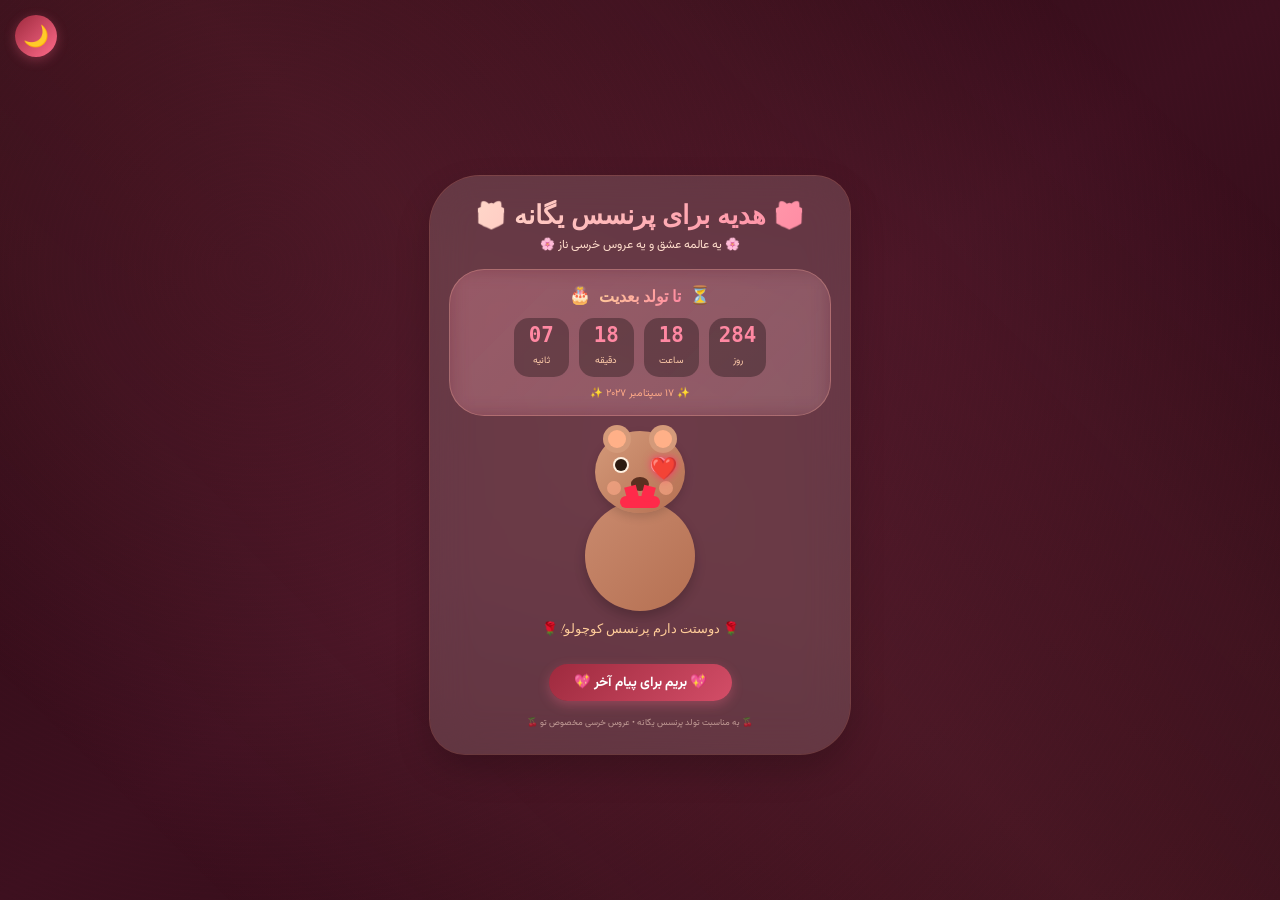
==== gift.html @ e79c250c "first commit" ====
<!DOCTYPE html>
<html lang="fa" dir="rtl">
<head>
  <meta charset="UTF-8">
  <meta name="viewport" content="width=device-width, initial-scale=1.0, user-scalable=no, viewport-fit=cover">
  <title>هدیه برای پرنسس یگانه ❤️</title>
  <link href="https://fonts.googleapis.com/css2?family=Vazirmatn:wght@300;400;600;700;800;900&family=Dancing+Script:wght@400;500;600;700&display=swap" rel="stylesheet">
  <style>
    * {
      margin: 0;
      padding: 0;
      box-sizing: border-box;
      -webkit-tap-highlight-color: transparent;
    }

    :root {
      --cherry-soft: #5a1525;
      --cherry-light: #9e2a3e;
      --cherry-glow: #ff6b8a;
      --cherry-pink: #ff88a2;
      --cherry-gold: #ffccaa;
      --glass-bg: rgba(255, 245, 240, 0.15);
      --glass-border: rgba(255, 180, 160, 0.3);
      --text-light: #fff5f0;
      --text-soft: #ffddcc;
      --shadow-color: rgba(0, 0, 0, 0.2);
    }

    body {
      min-height: 100vh;
      background: linear-gradient(145deg, #2a0a12, #3d101f, #2a0a12);
      display: flex;
      justify-content: center;
      align-items: center;
      font-family: 'Vazirmatn', 'Segoe UI', 'Tahoma', sans-serif;
      position: relative;
      padding: 80px 20px 50px;
    }

    .noise {
      position: fixed;
      top: 0;
      left: 0;
      width: 100%;
      height: 100%;
      pointer-events: none;
      background: repeating-radial-gradient(circle at 20% 30%, rgba(255, 120, 140, 0.03) 0px, rgba(255, 120, 140, 0.03) 2px, transparent 2px, transparent 6px);
      opacity: 0.5;
      mix-blend-mode: overlay;
      z-index: 1;
    }

    /* لاین نوری */
    .light-line {
      position: fixed;
      top: 0;
      left: 0;
      width: 100%;
      height: 100%;
      pointer-events: none;
      z-index: 0;
      overflow: hidden;
    }
    .light-line::before {
      content: '';
      position: absolute;
      top: -50%;
      left: -50%;
      width: 200%;
      height: 200%;
      background: linear-gradient(
        45deg,
        transparent 30%,
        rgba(255, 107, 138, 0.08) 40%,
        rgba(255, 107, 138, 0.12) 50%,
        rgba(255, 107, 138, 0.08) 60%,
        transparent 70%
      );
      animation: lightMove 10s linear infinite;
    }
    @keyframes lightMove {
      0% { transform: rotate(0deg); }
      100% { transform: rotate(360deg); }
    }

    .floating-heart {
      position: fixed;
      bottom: -60px;
      pointer-events: none;
      z-index: 1;
      font-size: 16px;
      animation: floatUp 10s linear forwards;
      filter: drop-shadow(0 0 3px #ff88a2);
      opacity: 0.4;
    }

    @keyframes floatUp {
      0% { transform: translateY(0) rotate(0deg); opacity: 0.4; }
      100% { transform: translateY(-120vh) rotate(360deg); opacity: 0; }
    }

    /* کارت اصلی کوچیک */
    .gift-card {
      background: var(--glass-bg);
      backdrop-filter: blur(20px);
      padding: 1.5rem 1.2rem;
      border-radius: 50px 35px 50px 35px;
      text-align: center;
      width: 90%;
      max-width: 420px;
      box-shadow: 0 15px 35px var(--shadow-color), 0 0 0 1px var(--glass-border);
      animation: cardFloat 3s ease-in-out infinite;
      z-index: 10;
      position: relative;
    }

    @keyframes cardFloat {
      0%, 100% { transform: translateY(0px); }
      50% { transform: translateY(-5px); }
    }

    h1 {
      font-size: 1.6rem;
      font-family: 'Dancing Script', cursive;
      background: linear-gradient(125deg, #ffddcc, #ff88a2, #ff6b8a);
      background-size: 200% auto;
      background-clip: text;
      -webkit-background-clip: text;
      color: transparent;
      margin-bottom: 5px;
      animation: softShine 3s ease-in-out infinite;
    }

    @keyframes softShine {
      0%, 100% { background-position: 0% 50%; }
      50% { background-position: 100% 50%; }
    }

    .subtitle {
      font-size: 0.75rem;
      color: var(--text-soft);
      margin-bottom: 15px;
    }

    /* روزشمار */
    .countdown-card {
      background: linear-gradient(135deg, rgba(255, 107, 138, 0.2), rgba(255, 136, 162, 0.1));
      backdrop-filter: blur(10px);
      border-radius: 35px;
      padding: 0.8rem;
      margin: 0.8rem 0;
      border: 1px solid rgba(255, 180, 160, 0.3);
    }
    .countdown-header {
      display: flex;
      justify-content: center;
      align-items: center;
      gap: 8px;
      margin-bottom: 8px;
    }
    .countdown-icon {
      font-size: 1.1rem;
      animation: iconBounce 2s ease-in-out infinite;
    }
    @keyframes iconBounce {
      0%, 100% { transform: translateY(0); }
      50% { transform: translateY(-2px); }
    }
    .countdown-title {
      font-family: 'Dancing Script', cursive;
      font-size: 1rem;
      font-weight: bold;
      background: linear-gradient(120deg, #ffcc99, #ff88a2);
      background-clip: text;
      -webkit-background-clip: text;
      color: transparent;
    }
    .countdown {
      display: flex;
      justify-content: center;
      gap: 10px;
      flex-wrap: wrap;
    }
    .countdown-item {
      background: rgba(0, 0, 0, 0.3);
      border-radius: 15px;
      padding: 5px 10px;
      min-width: 55px;
      text-align: center;
    }
    .countdown-item span:first-child {
      display: block;
      font-size: 1.3rem;
      font-weight: bold;
      color: #ff88a2;
      font-family: monospace;
    }
    .countdown-item span:last-child {
      font-size: 0.6rem;
      color: #ffccaa;
    }
    .countdown-footer {
      margin-top: 8px;
      font-size: 0.65rem;
      color: #ffaa88;
    }

    /* ========== خرس خفن تر ========== */
    .bear-container {
      margin: 15px 0;
      cursor: pointer;
      animation: bearFloat 3s ease-in-out infinite;
    }
    @keyframes bearFloat {
      0%, 100% { transform: translateY(0px); }
      50% { transform: translateY(-6px); }
    }
    .bear {
      position: relative;
      width: 160px;
      height: 180px;
      margin: 0 auto;
    }
    /* بدن */
    .bear-body {
      position: absolute;
      bottom: 0;
      left: 50%;
      transform: translateX(-50%);
      width: 110px;
      height: 110px;
      background: linear-gradient(135deg, #c98a6e, #b57052);
      border-radius: 50%;
      box-shadow: 0 6px 12px rgba(0,0,0,0.2);
    }
    /* سر */
    .bear-head {
      position: absolute;
      top: 0;
      left: 50%;
      transform: translateX(-50%);
      width: 90px;
      height: 82px;
      background: linear-gradient(135deg, #d49a7a, #b57052);
      border-radius: 50%;
      box-shadow: 0 4px 10px rgba(0,0,0,0.15);
    }
    /* گوش‌ها */
    .bear-ear {
      position: absolute;
      width: 28px;
      height: 28px;
      background: #d49a7a;
      border-radius: 50%;
      top: -6px;
    }
    .bear-ear-left { left: 8px; }
    .bear-ear-right { right: 8px; }
    .bear-ear-inner {
      position: absolute;
      width: 18px;
      height: 18px;
      background: #ffb088;
      border-radius: 50%;
      top: 5px;
      left: 5px;
    }
    /* چشم‌ها */
    .bear-eyes {
      position: absolute;
      width: 12px;
      height: 12px;
      background: #2c1a10;
      border-radius: 50%;
      top: 28px;
      box-shadow: 0 0 0 2px #fff0e0;
      animation: eyeBlink 4s ease-in-out infinite;
    }
    @keyframes eyeBlink {
      0%, 94%, 100% { transform: scaleY(1); }
      97% { transform: scaleY(0.1); }
    }
    .bear-eye-left { left: 20px; }
    .bear-eye-right { right: 20px; }
    /* بینی */
    .bear-nose {
      position: absolute;
      width: 18px;
      height: 14px;
      background: #5a3020;
      border-radius: 50%;
      bottom: 22px;
      left: 50%;
      transform: translateX(-50%);
    }
    /* دهان خندان */
    .bear-mouth {
      position: absolute;
      width: 24px;
      height: 14px;
      border-bottom: 2px solid #5a3020;
      border-radius: 0 0 50% 50%;
      bottom: 10px;
      left: 50%;
      transform: translateX(-50%);
    }
    /* گونه‌ها */
    .bear-cheek {
      position: absolute;
      width: 14px;
      height: 14px;
      background: #ffaa88;
      border-radius: 50%;
      bottom: 18px;
      opacity: 0.6;
    }
    .bear-cheek-left { left: 12px; }
    .bear-cheek-right { right: 12px; }
    /* قلب روی دست */
    .bear-heart {
      position: absolute;
      bottom: 25px;
      right: 8px;
      font-size: 22px;
      animation: heartBeat 0.8s ease-in-out infinite;
      filter: drop-shadow(0 0 4px #ff3366);
    }
    @keyframes heartBeat {
      0%, 100% { transform: scale(1); }
      50% { transform: scale(1.2); }
    }
    /* ربان */
    .bear-ribbon {
      position: absolute;
      bottom: 5px;
      left: 50%;
      transform: translateX(-50%);
      width: 40px;
      height: 12px;
      background: #ff2a4a;
      border-radius: 8px;
    }
    .bear-ribbon::before,
    .bear-ribbon::after {
      content: '';
      position: absolute;
      width: 12px;
      height: 16px;
      background: #ff2a4a;
      border-radius: 0 0 6px 6px;
      top: -10px;
    }
    .bear-ribbon::before {
      left: 6px;
      transform: rotate(-15deg);
    }
    .bear-ribbon::after {
      right: 6px;
      transform: rotate(15deg);
    }
    /* هاله نور دور خرس */
    .bear-glow {
      position: absolute;
      top: -10px;
      left: -10px;
      width: calc(100% + 20px);
      height: calc(100% + 20px);
      border-radius: 50%;
      background: radial-gradient(circle, rgba(255, 107, 138, 0.2), transparent);
      opacity: 0;
      transition: opacity 0.3s;
      pointer-events: none;
    }
    .bear-container:hover .bear-glow {
      opacity: 1;
    }

    .bear-message {
      text-align: center;
      margin-top: 10px;
      font-size: 0.8rem;
      color: #ffcc99;
      font-family: 'Dancing Script', cursive;
      animation: messagePulse 2s ease-in-out infinite;
    }
    @keyframes messagePulse {
      0%, 100% { opacity: 0.7; text-shadow: 0 0 0 #ff6b8a; }
      50% { opacity: 1; text-shadow: 0 0 5px #ff6b8a; }
    }

    /* دکمه */
    .btn-finish {
      display: inline-flex;
      align-items: center;
      justify-content: center;
      gap: 8px;
      padding: 8px 25px;
      background: linear-gradient(135deg, #9e2a3e, #ff6b8a);
      background-size: 200% auto;
      color: white;
      text-decoration: none;
      border-radius: 50px;
      font-weight: bold;
      font-size: 0.85rem;
      transition: all 0.2s;
      box-shadow: 0 4px 12px rgba(255, 107, 138, 0.3);
      margin-top: 12px;
      border: none;
      cursor: pointer;
    }
    .btn-finish:active {
      transform: scale(0.96);
    }

    .theme-toggle {
      position: fixed;
      top: 15px;
      left: 15px;
      width: 42px;
      height: 42px;
      border-radius: 50%;
      background: linear-gradient(135deg, #9e2a3e, #ff6b8a);
      border: none;
      cursor: pointer;
      font-size: 1.3rem;
      z-index: 1000;
      box-shadow: 0 3px 12px rgba(255, 107, 138, 0.3);
    }
    .theme-toggle:active { transform: scale(0.92); }

    footer {
      font-size: 0.55rem;
      opacity: 0.6;
      margin-top: 15px;
      color: var(--text-soft);
    }

    @media (max-width: 550px) {
      .gift-card { padding: 1.2rem; max-width: 360px; }
      h1 { font-size: 1.3rem; }
      .bear { width: 140px; height: 160px; }
      .bear-body { width: 95px; height: 95px; }
      .bear-head { width: 78px; height: 72px; }
      .bear-heart { font-size: 18px; right: 3px; }
      .countdown-item { padding: 3px 8px; min-width: 48px; }
      .countdown-item span:first-child { font-size: 1.1rem; }
    }
  </style>
</head>
<body>

<div class="noise"></div>
<div class="light-line"></div>
<button class="theme-toggle" id="themeToggleBtn">🌙</button>

<div class="gift-card">
  <h1>🎁 هدیه برای پرنسس یگانه 🎁</h1>
  <div class="subtitle">🌸 یه عالمه عشق و یه عروس خرسی ناز 🌸</div>

  <!-- روزشمار -->
  <div class="countdown-card">
    <div class="countdown-header">
      <span class="countdown-icon">⏳</span>
      <span class="countdown-title">تا تولد بعدیت</span>
      <span class="countdown-icon">🎂</span>
    </div>
    <div class="countdown">
      <div class="countdown-item">
        <span id="days">00</span>
        <span>روز</span>
      </div>
      <div class="countdown-item">
        <span id="hours">00</span>
        <span>ساعت</span>
      </div>
      <div class="countdown-item">
        <span id="minutes">00</span>
        <span>دقیقه</span>
      </div>
      <div class="countdown-item">
        <span id="seconds">00</span>
        <span>ثانیه</span>
      </div>
    </div>
    <div class="countdown-footer">✨ ۱۷ سپتامبر ۲۰۲۷ ✨</div>
  </div>

  <!-- عروس خرسی خفن -->
  <div class="bear-container" id="bearContainer">
    <div class="bear">
      <div class="bear-glow"></div>
      <div class="bear-body"></div>
      <div class="bear-head">
        <div class="bear-ear bear-ear-left">
          <div class="bear-ear-inner"></div>
        </div>
        <div class="bear-ear bear-ear-right">
          <div class="bear-ear-inner"></div>
        </div>
        <div class="bear-eyes bear-eye-left"></div>
        <div class="bear-eyes bear-eye-right"></div>
        <div class="bear-nose"></div>
        <div class="bear-mouth"></div>
        <div class="bear-cheek bear-cheek-left"></div>
        <div class="bear-cheek bear-cheek-right"></div>
        <div class="bear-heart">❤️</div>
        <div class="bear-ribbon"></div>
      </div>
    </div>
    <div class="bear-message" id="bearMessage">
      🌹 دوستت دارم پرنسس کوچولو! 🌹
    </div>
  </div>

  <a href="finish.html" class="btn-finish" id="nextBtn">
    💖 بریم برای پیام آخر 💖
  </a>

  <footer>🍒 به مناسبت تولد پرنسس یگانه • عروس خرسی مخصوص تو 🍒</footer>
</div>

<script>
  // ========== روزشمار ==========
  function updateCountdown() {
    const target = new Date(2027, 8, 17);
    const now = new Date();
    const diff = target - now;
    
    if (diff > 0) {
      const days = Math.floor(diff / (1000 * 60 * 60 * 24));
      const hours = Math.floor((diff % (86400000)) / (3600000));
      const minutes = Math.floor((diff % 3600000) / 60000);
      const seconds = Math.floor((diff % 60000) / 1000);
      
      document.getElementById('days').innerHTML = days.toString().padStart(2, '0');
      document.getElementById('hours').innerHTML = hours.toString().padStart(2, '0');
      document.getElementById('minutes').innerHTML = minutes.toString().padStart(2, '0');
      document.getElementById('seconds').innerHTML = seconds.toString().padStart(2, '0');
    }
  }
  setInterval(updateCountdown, 1000);
  updateCountdown();

  // ========== قلب‌های شناور ==========
  function createFloatingHeart() {
    const heart = document.createElement('div');
    heart.classList.add('floating-heart');
    const icons = ['❤️', '💖', '🌸', '🍒', '💗', '✨'];
    heart.innerHTML = icons[Math.floor(Math.random() * icons.length)];
    heart.style.left = Math.random() * 100 + '%';
    heart.style.fontSize = (Math.random() * 18 + 14) + 'px';
    heart.style.animationDuration = (Math.random() * 8 + 6) + 's';
    document.body.appendChild(heart);
    setTimeout(() => heart.remove(), 14000);
  }
  for (let i = 0; i < 15; i++) setTimeout(createFloatingHeart, i * 100);
  setInterval(createFloatingHeart, 400);

  // ========== خرس با کلیک ==========
  const bearContainer = document.getElementById('bearContainer');
  const bearMessage = document.getElementById('bearMessage');
  const messages = [
    '🌹 دوستت دارم پرنسس کوچولو! 🌹',
    '🐻 خرسی بهت میگه تولدت مبارک! 🎂',
    '💖 همیشه کنارت هستم عزیزم 💖',
    '🌸 تو بهترینی! دوست دارم بی‌نهایت 🌸',
    '🍒 عروس خرسی برات آرزوی خوشبختی میکنه 🍒'
  ];
  let msgIndex = 0;

  function createHeartBurst() {
    for (let i = 0; i < 12; i++) {
      setTimeout(() => {
        const heart = document.createElement('div');
        heart.innerHTML = ['❤️', '💖', '🌸', '🍒', '💗'][Math.floor(Math.random() * 5)];
        heart.style.position = 'fixed';
        heart.style.left = Math.random() * 100 + '%';
        heart.style.bottom = '-30px';
        heart.style.fontSize = (Math.random() * 20 + 16) + 'px';
        heart.style.pointerEvents = 'none';
        heart.style.zIndex = '999';
        heart.style.animation = 'floatHeartBurst 1.5s ease-out forwards';
        heart.style.filter = 'drop-shadow(0 0 5px #ff6b8a)';
        document.body.appendChild(heart);
        setTimeout(() => heart.remove(), 1500);
      }, i * 50);
    }
  }

  const burstStyle = document.createElement('style');
  burstStyle.textContent = `@keyframes floatHeartBurst { 0% { transform: translateY(0) rotate(0deg); opacity: 1; } 100% { transform: translateY(-80px) rotate(360deg); opacity: 0; } }`;
  document.head.appendChild(burstStyle);

  bearContainer.addEventListener('click', () => {
    msgIndex = (msgIndex + 1) % messages.length;
    bearMessage.innerHTML = messages[msgIndex];
    bearMessage.style.opacity = '0';
    setTimeout(() => { bearMessage.style.opacity = '1'; }, 200);
    
    createHeartBurst();
    
    const bear = document.querySelector('.bear');
    bear.style.transform = 'scale(0.96)';
    setTimeout(() => { bear.style.transform = 'scale(1)'; }, 150);
  });

  // ========== قلب با کلیک ==========
  function createHeartGlow(x, y) {
    const heart = document.createElement('div');
    heart.innerHTML = ['❤️', '💖', '🌸', '✨', '🍒', '💗'][Math.floor(Math.random() * 6)];
    heart.style.position = 'fixed';
    heart.style.left = (x - 10) + 'px';
    heart.style.top = (y - 10) + 'px';
    heart.style.fontSize = '20px';
    heart.style.pointerEvents = 'none';
    heart.style.zIndex = '999';
    heart.style.animation = 'heartPop 0.8s ease-out forwards';
    heart.style.filter = 'drop-shadow(0 0 5px #ff6b8a)';
    document.body.appendChild(heart);
    setTimeout(() => heart.remove(), 800);
  }

  const popStyle = document.createElement('style');
  popStyle.textContent = `@keyframes heartPop { 0% { transform: scale(0) translateY(0); opacity: 1; } 100% { transform: scale(1.5) translateY(-30px); opacity: 0; } }`;
  document.head.appendChild(popStyle);

  document.addEventListener('click', (e) => {
    if (!e.target.closest('.btn-finish') && !e.target.closest('.theme-toggle') && !e.target.closest('.bear-container')) {
      createHeartGlow(e.clientX, e.clientY);
    }
  });

  document.addEventListener('touchstart', (e) => {
    const touch = e.touches[0];
    if (!e.target.closest('.btn-finish') && !e.target.closest('.theme-toggle') && !e.target.closest('.bear-container')) {
      createHeartGlow(touch.clientX, touch.clientY);
    }
  });

  // ========== دکمه تغییر تم ==========
  const themeToggle = document.getElementById('themeToggleBtn');
  let isDark = true;
  themeToggle.addEventListener('click', () => {
    if (isDark) {
      document.body.style.background = 'linear-gradient(145deg, #fff0e8, #ffe0d4, #ffd5c8)';
      themeToggle.innerHTML = '☀️';
      isDark = false;
    } else {
      document.body.style.background = 'linear-gradient(145deg, #2a0a12, #3d101f, #2a0a12)';
      themeToggle.innerHTML = '🌙';
      isDark = true;
    }
  });
</script>
</body>
</html>
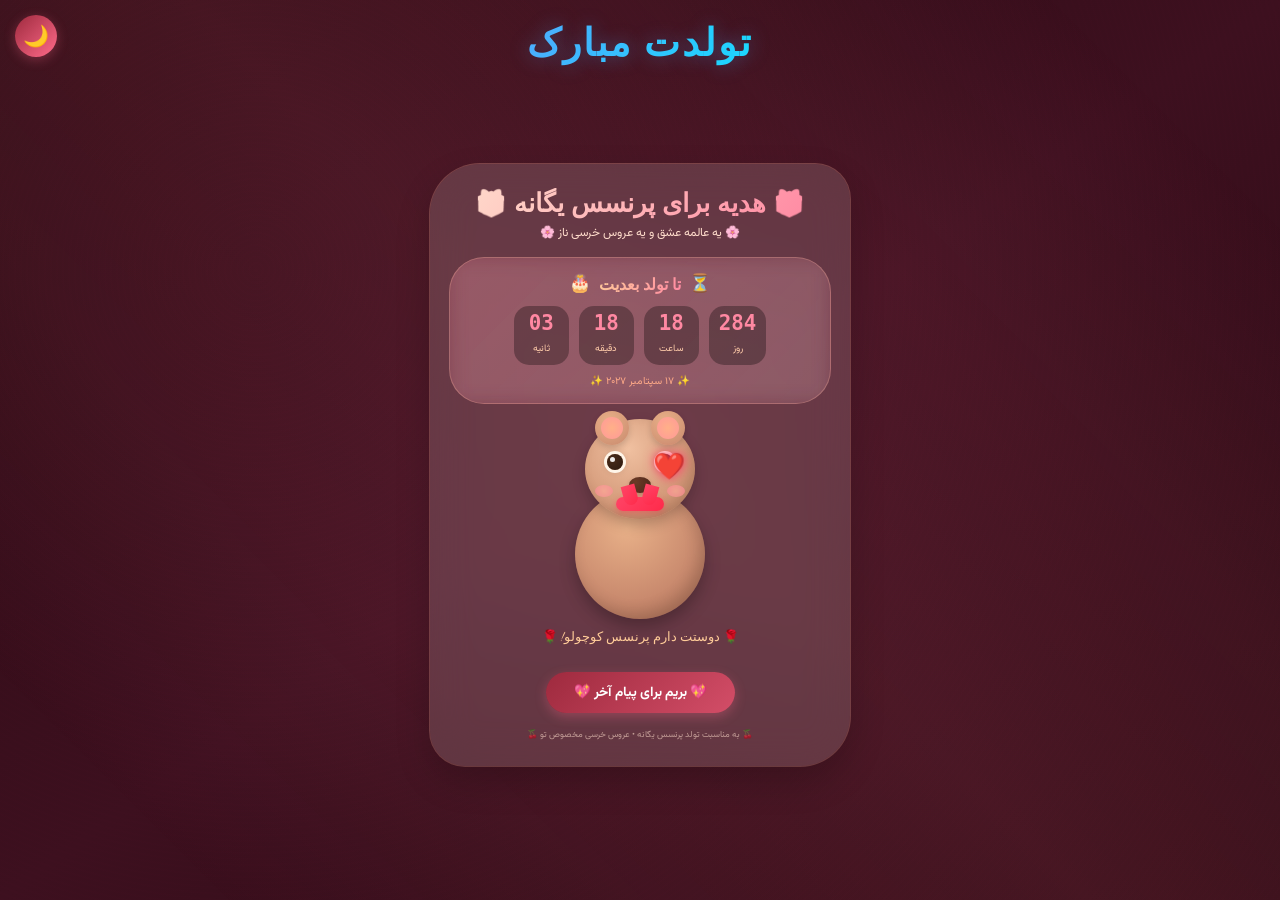
==== commit c09e67dc: "Edit commit" ====
--- a/gift.html
+++ b/gift.html
@@ -50,7 +50,6 @@
       z-index: 1;
     }
 
-    /* لاین نوری */
     .light-line {
       position: fixed;
       top: 0;
@@ -68,14 +67,7 @@
       left: -50%;
       width: 200%;
       height: 200%;
-      background: linear-gradient(
-        45deg,
-        transparent 30%,
-        rgba(255, 107, 138, 0.08) 40%,
-        rgba(255, 107, 138, 0.12) 50%,
-        rgba(255, 107, 138, 0.08) 60%,
-        transparent 70%
-      );
+      background: linear-gradient(45deg, transparent 30%, rgba(255, 107, 138, 0.08) 40%, rgba(255, 107, 138, 0.12) 50%, rgba(255, 107, 138, 0.08) 60%, transparent 70%);
       animation: lightMove 10s linear infinite;
     }
     @keyframes lightMove {
@@ -99,7 +91,38 @@
       100% { transform: translateY(-120vh) rotate(360deg); opacity: 0; }
     }
 
-    /* کارت اصلی کوچیک */
+    /* ========== تیتر بالا با فونت آبی ========== */
+    .top-title {
+      position: fixed;
+      top: 20px;
+      left: 50%;
+      transform: translateX(-50%);
+      z-index: 100;
+      text-align: center;
+      pointer-events: none;
+    }
+
+    .top-title h2 {
+      font-family: 'Dancing Script', cursive;
+      font-size: 2.4rem;
+      font-weight: 700;
+      background: linear-gradient(125deg, #4facfe, #00f2fe, #4facfe);
+      background-size: 300% auto;
+      background-clip: text;
+      -webkit-background-clip: text;
+      color: transparent;
+      animation: topTitleShine 3s linear infinite;
+      text-shadow: 0 0 20px rgba(79, 172, 254, 0.4);
+      letter-spacing: 2px;
+      white-space: nowrap;
+    }
+
+    @keyframes topTitleShine {
+      0% { background-position: 0% 50%; }
+      100% { background-position: 300% 50%; }
+    }
+
+    /* کارت اصلی */
     .gift-card {
       background: var(--glass-bg);
       backdrop-filter: blur(20px);
@@ -205,11 +228,14 @@
       color: #ffaa88;
     }
 
-    /* ========== خرس خفن تر ========== */
+    /* ========== خرس ========== */
     .bear-container {
       margin: 15px 0;
       cursor: pointer;
       animation: bearFloat 3s ease-in-out infinite;
+      display: flex;
+      flex-direction: column;
+      align-items: center;
     }
     @keyframes bearFloat {
       0%, 100% { transform: translateY(0px); }
@@ -217,8 +243,8 @@
     }
     .bear {
       position: relative;
-      width: 160px;
-      height: 180px;
+      width: 180px;
+      height: 200px;
       margin: 0 auto;
     }
     /* بدن */
@@ -227,11 +253,11 @@
       bottom: 0;
       left: 50%;
       transform: translateX(-50%);
-      width: 110px;
-      height: 110px;
-      background: linear-gradient(135deg, #c98a6e, #b57052);
-      border-radius: 50%;
-      box-shadow: 0 6px 12px rgba(0,0,0,0.2);
+      width: 130px;
+      height: 130px;
+      background: radial-gradient(circle at 40% 30%, #e8b088, #c98a6e 60%, #a86a52);
+      border-radius: 50%;
+      box-shadow: 0 8px 16px rgba(0,0,0,0.25), inset -5px -5px 15px rgba(0,0,0,0.15);
     }
     /* سر */
     .bear-head {
@@ -239,91 +265,98 @@
       top: 0;
       left: 50%;
       transform: translateX(-50%);
-      width: 90px;
-      height: 82px;
-      background: linear-gradient(135deg, #d49a7a, #b57052);
-      border-radius: 50%;
-      box-shadow: 0 4px 10px rgba(0,0,0,0.15);
+      width: 110px;
+      height: 100px;
+      background: radial-gradient(circle at 40% 30%, #f0c0a0, #d49a7a 60%, #b57a5a);
+      border-radius: 50%;
+      box-shadow: 0 6px 14px rgba(0,0,0,0.2), inset -4px -4px 12px rgba(0,0,0,0.1);
     }
     /* گوش‌ها */
     .bear-ear {
       position: absolute;
-      width: 28px;
-      height: 28px;
-      background: #d49a7a;
-      border-radius: 50%;
-      top: -6px;
-    }
-    .bear-ear-left { left: 8px; }
-    .bear-ear-right { right: 8px; }
+      width: 34px;
+      height: 34px;
+      background: radial-gradient(circle at 40% 30%, #e8b088, #c98a6e);
+      border-radius: 50%;
+      top: -8px;
+      box-shadow: 0 3px 6px rgba(0,0,0,0.15);
+    }
+    .bear-ear-left { left: 10px; }
+    .bear-ear-right { right: 10px; }
     .bear-ear-inner {
       position: absolute;
-      width: 18px;
-      height: 18px;
-      background: #ffb088;
-      border-radius: 50%;
-      top: 5px;
-      left: 5px;
+      width: 22px;
+      height: 22px;
+      background: radial-gradient(circle, #ffb088, #ff9999);
+      border-radius: 50%;
+      top: 6px;
+      left: 6px;
     }
     /* چشم‌ها */
     .bear-eyes {
       position: absolute;
-      width: 12px;
-      height: 12px;
-      background: #2c1a10;
-      border-radius: 50%;
-      top: 28px;
-      box-shadow: 0 0 0 2px #fff0e0;
+      width: 16px;
+      height: 16px;
+      background: radial-gradient(circle at 30% 30%, #4a2c1a, #2c1a10);
+      border-radius: 50%;
+      top: 35px;
+      box-shadow: 0 0 0 3px #fff5e8, 0 0 8px rgba(0,0,0,0.2);
       animation: eyeBlink 4s ease-in-out infinite;
+      z-index: 5;
     }
     @keyframes eyeBlink {
-      0%, 94%, 100% { transform: scaleY(1); }
-      97% { transform: scaleY(0.1); }
-    }
-    .bear-eye-left { left: 20px; }
-    .bear-eye-right { right: 20px; }
+      0%, 92%, 100% { transform: scaleY(1); }
+      95% { transform: scaleY(0.1); }
+    }
+    .bear-eye-left { left: 22px; }
+    .bear-eye-right { right: 22px; }
+    .bear-eyes::after {
+      content: '';
+      position: absolute;
+      width: 5px;
+      height: 5px;
+      background: white;
+      border-radius: 50%;
+      top: 3px;
+      left: 3px;
+      opacity: 0.9;
+    }
     /* بینی */
     .bear-nose {
       position: absolute;
-      width: 18px;
-      height: 14px;
-      background: #5a3020;
-      border-radius: 50%;
-      bottom: 22px;
+      width: 22px;
+      height: 16px;
+      background: radial-gradient(circle at 30% 30%, #6a3a26, #4a2518);
+      border-radius: 50%;
+      bottom: 26px;
       left: 50%;
       transform: translateX(-50%);
-    }
-    /* دهان خندان */
-    .bear-mouth {
-      position: absolute;
-      width: 24px;
-      height: 14px;
-      border-bottom: 2px solid #5a3020;
-      border-radius: 0 0 50% 50%;
-      bottom: 10px;
-      left: 50%;
-      transform: translateX(-50%);
+      box-shadow: 0 2px 4px rgba(0,0,0,0.2);
+      z-index: 5;
     }
     /* گونه‌ها */
     .bear-cheek {
       position: absolute;
-      width: 14px;
-      height: 14px;
-      background: #ffaa88;
-      border-radius: 50%;
-      bottom: 18px;
-      opacity: 0.6;
-    }
-    .bear-cheek-left { left: 12px; }
-    .bear-cheek-right { right: 12px; }
+      width: 18px;
+      height: 12px;
+      background: radial-gradient(circle, #ffaa99, #ff8899);
+      border-radius: 50%;
+      bottom: 22px;
+      opacity: 0.7;
+      filter: blur(0.5px);
+      z-index: 4;
+    }
+    .bear-cheek-left { left: 10px; }
+    .bear-cheek-right { right: 10px; }
     /* قلب روی دست */
     .bear-heart {
       position: absolute;
-      bottom: 25px;
-      right: 8px;
-      font-size: 22px;
+      bottom: 30px;
+      right: 10px;
+      font-size: 26px;
       animation: heartBeat 0.8s ease-in-out infinite;
-      filter: drop-shadow(0 0 4px #ff3366);
+      filter: drop-shadow(0 0 6px #ff3366);
+      z-index: 6;
     }
     @keyframes heartBeat {
       0%, 100% { transform: scale(1); }
@@ -332,44 +365,51 @@
     /* ربان */
     .bear-ribbon {
       position: absolute;
-      bottom: 5px;
+      bottom: 8px;
       left: 50%;
       transform: translateX(-50%);
-      width: 40px;
-      height: 12px;
-      background: #ff2a4a;
+      width: 48px;
+      height: 14px;
+      background: linear-gradient(135deg, #ff4466, #ff2a4a);
       border-radius: 8px;
+      box-shadow: 0 2px 6px rgba(255, 42, 74, 0.4);
+      z-index: 5;
     }
     .bear-ribbon::before,
     .bear-ribbon::after {
       content: '';
       position: absolute;
-      width: 12px;
-      height: 16px;
-      background: #ff2a4a;
-      border-radius: 0 0 6px 6px;
-      top: -10px;
+      width: 14px;
+      height: 20px;
+      background: linear-gradient(135deg, #ff4466, #ff2a4a);
+      border-radius: 0 0 8px 8px;
+      top: -12px;
     }
     .bear-ribbon::before {
-      left: 6px;
+      left: 7px;
       transform: rotate(-15deg);
     }
     .bear-ribbon::after {
-      right: 6px;
+      right: 7px;
       transform: rotate(15deg);
     }
-    /* هاله نور دور خرس */
+    /* هاله نور */
     .bear-glow {
       position: absolute;
-      top: -10px;
-      left: -10px;
-      width: calc(100% + 20px);
-      height: calc(100% + 20px);
-      border-radius: 50%;
-      background: radial-gradient(circle, rgba(255, 107, 138, 0.2), transparent);
+      top: -15px;
+      left: -15px;
+      width: calc(100% + 30px);
+      height: calc(100% + 30px);
+      border-radius: 50%;
+      background: radial-gradient(circle, rgba(255, 107, 138, 0.25), transparent);
       opacity: 0;
       transition: opacity 0.3s;
       pointer-events: none;
+      animation: glowPulse 2s ease-in-out infinite;
+    }
+    @keyframes glowPulse {
+      0%, 100% { opacity: 0.3; }
+      50% { opacity: 0.6; }
     }
     .bear-container:hover .bear-glow {
       opacity: 1;
@@ -394,7 +434,7 @@
       align-items: center;
       justify-content: center;
       gap: 8px;
-      padding: 8px 25px;
+      padding: 10px 28px;
       background: linear-gradient(135deg, #9e2a3e, #ff6b8a);
       background-size: 200% auto;
       color: white;
@@ -425,6 +465,10 @@
       font-size: 1.3rem;
       z-index: 1000;
       box-shadow: 0 3px 12px rgba(255, 107, 138, 0.3);
+      display: flex;
+      align-items: center;
+      justify-content: center;
+      color: white;
     }
     .theme-toggle:active { transform: scale(0.92); }
 
@@ -436,12 +480,18 @@
     }
 
     @media (max-width: 550px) {
+      .top-title h2 { font-size: 1.6rem; }
+      .top-title { top: 15px; }
       .gift-card { padding: 1.2rem; max-width: 360px; }
       h1 { font-size: 1.3rem; }
-      .bear { width: 140px; height: 160px; }
-      .bear-body { width: 95px; height: 95px; }
-      .bear-head { width: 78px; height: 72px; }
-      .bear-heart { font-size: 18px; right: 3px; }
+      .bear { width: 160px; height: 180px; }
+      .bear-body { width: 115px; height: 115px; }
+      .bear-head { width: 98px; height: 90px; }
+      .bear-ear { width: 30px; height: 30px; }
+      .bear-eyes { width: 14px; height: 14px; top: 32px; }
+      .bear-eye-left { left: 20px; }
+      .bear-eye-right { right: 20px; }
+      .bear-heart { font-size: 22px; right: 5px; }
       .countdown-item { padding: 3px 8px; min-width: 48px; }
       .countdown-item span:first-child { font-size: 1.1rem; }
     }
@@ -452,6 +502,11 @@
 <div class="noise"></div>
 <div class="light-line"></div>
 <button class="theme-toggle" id="themeToggleBtn">🌙</button>
+
+<!-- تیتر بالا با فونت آبی -->
+<div class="top-title">
+  <h2>تولدت مبارک</h2>
+</div>
 
 <div class="gift-card">
   <h1>🎁 هدیه برای پرنسس یگانه 🎁</h1>
@@ -485,7 +540,7 @@
     <div class="countdown-footer">✨ ۱۷ سپتامبر ۲۰۲۷ ✨</div>
   </div>
 
-  <!-- عروس خرسی خفن -->
+  <!-- عروس خرسی -->
   <div class="bear-container" id="bearContainer">
     <div class="bear">
       <div class="bear-glow"></div>
@@ -499,10 +554,9 @@
         </div>
         <div class="bear-eyes bear-eye-left"></div>
         <div class="bear-eyes bear-eye-right"></div>
-        <div class="bear-nose"></div>
-        <div class="bear-mouth"></div>
         <div class="bear-cheek bear-cheek-left"></div>
         <div class="bear-cheek bear-cheek-right"></div>
+        <div class="bear-nose"></div>
         <div class="bear-heart">❤️</div>
         <div class="bear-ribbon"></div>
       </div>
